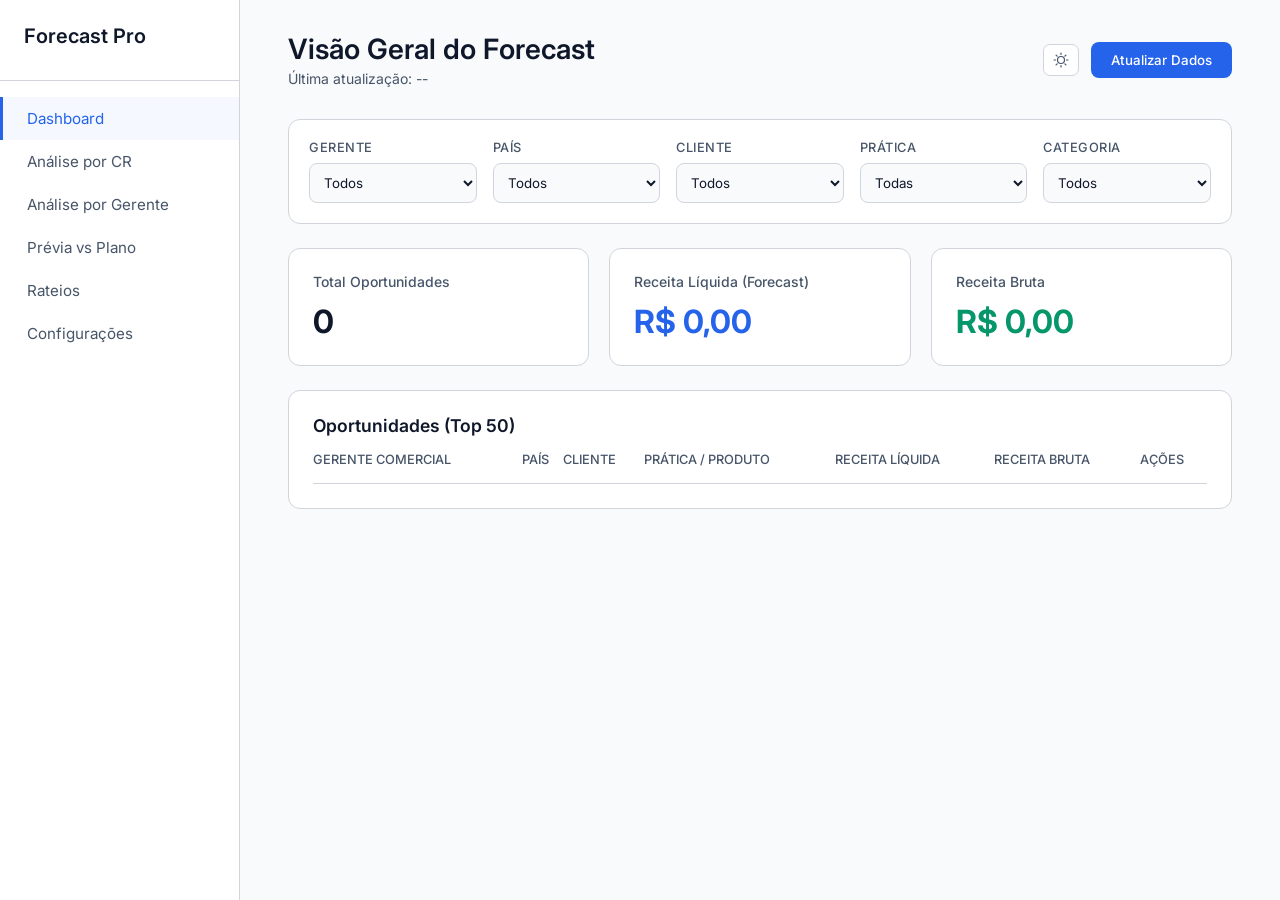
==== frontend/index.html @ 9dd6e4aa "Initial commit" ====
<!DOCTYPE html>
<html lang="pt-BR" data-theme="light-executive">
<head>
    <meta charset="UTF-8">
    <meta name="viewport" content="width=device-width, initial-scale=1.0">
    <title>Forecast App</title>
    <link rel="stylesheet" href="css/styles.css">
    <link href="https://fonts.googleapis.com/css2?family=Inter:wght@400;500;600;700&display=swap" rel="stylesheet">
</head>
<body>
    <div class="app-container">
        <!-- Sidebar -->
        <aside class="sidebar">
            <div class="logo">
                <h2>Forecast Pro</h2>
            </div>
            <nav class="nav-menu">
                <a href="index.html" class="active">Dashboard</a>
                <a href="cr_analysis.html">Análise por CR</a>
                <a href="#">Análise por Gerente</a>
                <a href="#">Prévia vs Plano</a>
                <a href="#">Rateios</a>
                <a href="#">Configurações</a>
            </nav>
        </aside>

        <!-- Main Content -->
        <main class="main-content">
            <header class="header">
                <div>
                    <h1>Visão Geral do Forecast</h1>
                    <p class="subtitle">Última atualização: <span id="last-update">--</span></p>
                </div>
                <div class="header-actions">
                    <div class="theme-switcher">
                        <button class="theme-btn" onclick="toggleThemeMenu()" title="Tema">
                            <svg width="16" height="16" viewBox="0 0 16 16" fill="none">
                              <circle cx="8" cy="8" r="3.5" stroke="currentColor" stroke-width="1.2"/>
                              <path d="M8 1v1.5M8 13.5V15M1 8h1.5M13.5 8H15M3.05 3.05l1.06 1.06M11.89 11.89l1.06 1.06M3.05 12.95l1.06-1.06M11.89 4.11l1.06-1.06" stroke="currentColor" stroke-width="1.2" stroke-linecap="round"/>
                            </svg>
                        </button>
                        <div class="theme-menu" id="theme-menu">
                            <button onclick="setTheme('dark-default')">
                              <span class="theme-dot" style="background:#1A1D27"></span> Padrão
                            </button>
                            <button onclick="setTheme('slate-corporate')">
                              <span class="theme-dot" style="background:#141720"></span> Slate Corporate
                            </button>
                            <button onclick="setTheme('midnight-green')">
                              <span class="theme-dot" style="background:#111815"></span> Midnight Green
                            </button>
                            <button onclick="setTheme('charcoal-brand')">
                              <span class="theme-dot" style="background:#181B1F"></span> Charcoal Brand
                            </button>
                            <button onclick="setTheme('light-executive')">
                              <span class="theme-dot" style="background:#E2E8F0"></span> Light Executive
                            </button>
                        </div>
                    </div>
                    <button class="btn-primary" onclick="atualizarDados()">Atualizar Dados</button>
                </div>
            </header>

            <section class="filters-section">
                <div class="filter-group">
                    <label>Gerente</label>
                    <select id="filter-gerente" onchange="carregarResumo()"><option value="">Todos</option></select>
                </div>
                <div class="filter-group">
                    <label>País</label>
                    <select id="filter-pais" onchange="carregarResumo()"><option value="">Todos</option></select>
                </div>
                <div class="filter-group">
                    <label>Cliente</label>
                    <select id="filter-cliente" onchange="carregarResumo()"><option value="">Todos</option></select>
                </div>
                <div class="filter-group">
                    <label>Prática</label>
                    <select id="filter-pratica" onchange="carregarResumo()"><option value="">Todas</option></select>
                </div>
                <div class="filter-group">
                    <label>Categoria</label>
                    <select id="filter-produto" onchange="carregarResumo()"><option value="">Todos</option></select>
                </div>
            </section>

            <section class="kpi-grid">
                <div class="kpi-card">
                    <h3>Total Oportunidades</h3>
                    <p class="kpi-value" id="kpi-total-opp">0</p>
                </div>
                <div class="kpi-card">
                    <h3>Receita Líquida (Forecast)</h3>
                    <p class="kpi-value text-blue" id="kpi-rl-forecast">R$ 0,00</p>
                </div>
                <div class="kpi-card">
                    <h3>Receita Bruta</h3>
                    <p class="kpi-value text-green" id="kpi-rb-total">R$ 0,00</p>
                </div>
            </section>

            <section class="table-section">
                <div class="table-header">
                    <h3>Oportunidades (Top 50)</h3>
                </div>
                <div class="table-responsive">
                    <table id="opp-table">
                        <thead>
                            <tr>
                                <th>Gerente Comercial</th>
                                <th>País</th>
                                <th>Cliente</th>
                                <th>Prática / Produto</th>
                                <th>Receita Líquida</th>
                                <th>Receita Bruta</th>
                                <th>Ações</th>
                            </tr>
                        </thead>
                        <tbody id="opp-body">
                            <!-- JS preenche as linhas aqui -->
                        </tbody>
                    </table>
                </div>
            </section>
        </main>
    </div>

    <!-- Scripts -->
    <script src="js/app.js"></script>
</body>
</html>
---- frontend/css/styles.css ----
/* styles.css */
[data-theme="dark-default"] {
    --bg-dark: #0F1117;
    --bg-card: #1A1D27;
    --border-color: #2A2D3E;
    --border-subtle: rgba(42, 45, 62, 0.55);
    --border-radius: 12px;
    --border-radius-sm: 10px;
    --bg-hover: #161A26;
    --text-primary: #E2E8F0;
    --text-secondary: #94A3B8;
    --text-muted: #64748B;
    
    --accent-blue: #3B82F6;
    --accent-green: #10B981;
    --accent-yellow: #F59E0B;
    --accent-amber: #F59E0B;
    --accent-red: #EF4444;
}

[data-theme="light-executive"] {
    --bg-dark: #F8FAFC;
    --bg-card: #FFFFFF;
    --border-color: #D1D5DB;
    --border-subtle: rgba(148, 163, 184, 0.25);
    --border-radius: 12px;
    --border-radius-sm: 10px;
    --bg-hover: #F1F5F9;
    --text-primary: #0F172A;
    --text-secondary: #475569;
    --text-muted: #64748B;

    --accent-blue: #2563EB;
    --accent-green: #059669;
    --accent-yellow: #D97706;
    --accent-amber: #F59E0B;
    --accent-red: #DC2626;
}

[data-theme="slate-corporate"] {
  --bg-dark: #0E1016;
  --bg-card: #141720;
  --bg-hover: #1A1E2B;
  --border-color: #1F2333;
  --border-subtle: #272C3D;
  --text-primary: #F1F5F9;
  --text-secondary: #8892A4;
  --text-muted: #4E5768;
  --accent-blue: #F1F5F9;
  --accent-green: #22C55E;
  --accent-red: #EF4444;
  --accent-amber: #F59E0B;
}

[data-theme="midnight-green"] {
  --bg-dark: #0B0F0E;
  --bg-card: #111815;
  --bg-hover: #162120;
  --border-color: #1A2420;
  --border-subtle: #213530;
  --text-primary: #E8F0EC;
  --text-secondary: #7A9488;
  --text-muted: #445E56;
  --accent-blue: #4ADE80;
  --accent-green: #16A34A;
  --accent-red: #BE185D;
  --accent-amber: #CA8A04;
}

[data-theme="charcoal-brand"] {
  --bg-dark: #111214;
  --bg-card: #181B1F;
  --bg-hover: #1E2228;
  --border-color: #252830;
  --border-subtle: #2C3038;
  --text-primary: #F8FAFC;
  --text-secondary: #94A3B8;
  --text-muted: #475569;
  --accent-blue: #F8FAFC;
  --accent-green: #15803D;
  --accent-red: #9D174D;
  --accent-amber: #B45309;
}

* {
    margin: 0;
    padding: 0;
    box-sizing: border-box;
    font-family: 'Inter', sans-serif;
}

body {
    background-color: var(--bg-dark);
    color: var(--text-primary);
    overflow-x: hidden;
}

.app-container {
    display: flex;
    min-height: 100vh;
}

.sidebar {
    width: 240px;
    background-color: var(--bg-card);
    border-right: 1px solid var(--border-color);
    padding: 24px 0;
    position: fixed;
    height: 100vh;
}

.logo {
    padding: 0 24px 32px;
    border-bottom: 1px solid var(--border-color);
    margin-bottom: 16px;
}

.logo h2 {
    font-size: 1.25rem;
    color: var(--text-primary);
    font-weight: 600;
}

.nav-menu {
    display: flex;
    flex-direction: column;
}

.nav-menu a {
    text-decoration: none;
    color: var(--text-secondary);
    padding: 12px 24px;
    font-size: 0.95rem;
    transition: all 0.2s;
    border-left: 3px solid transparent;
}

.nav-menu a:hover, .nav-menu a.active {
    color: var(--accent-blue);
    background-color: rgba(59, 130, 246, 0.05);
    border-left-color: var(--accent-blue);
}

.main-content {
    flex: 1;
    margin-left: 240px;
    padding: 32px 48px;
}

.header {
    display: flex;
    justify-content: space-between;
    align-items: center;
    gap: 16px;
    margin-bottom: 32px;
}

.header-actions {
    display: flex;
    align-items: center;
    gap: 12px;
}

.theme-switcher {
  position: relative;
}

.theme-btn {
  background: var(--bg-card);
  border: 1px solid var(--border-color);
  border-radius: 7px;
  padding: 7px 9px;
  color: var(--text-secondary);
  cursor: pointer;
  display: flex;
  align-items: center;
}

.theme-btn:hover {
  border-color: var(--border-subtle);
  color: var(--text-primary);
}

.theme-menu {
  display: none;
  position: absolute;
  right: 0;
  top: calc(100% + 6px);
  background: var(--bg-card);
  border: 1px solid var(--border-color);
  border-radius: 10px;
  padding: 6px;
  min-width: 180px;
  z-index: 100;
}

.theme-menu.open {
  display: block;
}

.theme-menu button {
  display: flex;
  align-items: center;
  gap: 10px;
  width: 100%;
  padding: 8px 10px;
  background: none;
  border: none;
  border-radius: 6px;
  color: var(--text-secondary);
  font-size: 13px;
  cursor: pointer;
  text-align: left;
}

.theme-menu button:hover {
  background: var(--bg-hover);
  color: var(--text-primary);
}

.theme-menu button.active {
  color: var(--text-primary);
  font-weight: 500;
}

.theme-menu button.active::after {
  content: '✓';
  margin-left: auto;
  color: var(--accent-green);
  font-size: 12px;
}

.theme-dot {
  width: 12px;
  height: 12px;
  border-radius: 50%;
  border: 1px solid var(--border-color);
  flex-shrink: 0;
}

.header h1 {
    font-size: 1.75rem;
    font-weight: 600;
    margin-bottom: 4px;
}

.subtitle {
    color: var(--text-secondary);
    font-size: 0.875rem;
}

.btn-primary {
    background-color: var(--accent-blue);
    color: white;
    border: none;
    padding: 10px 20px;
    border-radius: 8px;
    font-weight: 500;
    cursor: pointer;
    transition: background-color 0.2s;
}

.btn-primary:hover {
    background-color: #2563EB;
}

/* Filters */
.filters-section {
    display: flex;
    gap: 16px;
    background-color: var(--bg-card);
    padding: 20px;
    border-radius: 12px;
    border: 1px solid var(--border-color);
    margin-bottom: 24px;
}

.filter-group {
    display: flex;
    flex-direction: column;
    gap: 8px;
    flex: 1;
}

.filter-group label {
    font-size: 0.8rem;
    color: var(--text-secondary);
    font-weight: 500;
    text-transform: uppercase;
    letter-spacing: 0.5px;
}

.filter-group select {
    background-color: var(--bg-dark);
    color: var(--text-primary);
    border: 1px solid var(--border-color);
    padding: 10px;
    border-radius: 8px;
    outline: none;
    cursor: pointer;
}

.filter-group select:focus {
    border-color: var(--accent-blue);
}

/* KPIs */
.kpi-grid {
    display: grid;
    grid-template-columns: repeat(3, 1fr);
    gap: 20px;
    margin-bottom: 24px;
}

.kpi-card {
    background-color: var(--bg-card);
    border: 1px solid var(--border-color);
    border-radius: 12px;
    padding: 24px;
}

.kpi-card h3 {
    font-size: 0.875rem;
    color: var(--text-secondary);
    font-weight: 500;
    margin-bottom: 12px;
}

.kpi-value {
    font-size: 2rem;
    font-weight: 700;
}

.text-blue { color: var(--accent-blue); }
.text-green { color: var(--accent-green); }

/* Table */
.table-section {
    background-color: var(--bg-card);
    border: 1px solid var(--border-color);
    border-radius: 12px;
    padding: 24px;
}

.table-header {
    margin-bottom: 16px;
}

.table-header h3 {
    font-size: 1.1rem;
    font-weight: 600;
}

.table-responsive {
    overflow-x: auto;
}

table {
    width: 100%;
    border-collapse: collapse;
    text-align: left;
}

table th {
    color: var(--text-secondary);
    font-weight: 500;
    font-size: 0.8rem;
    text-transform: uppercase;
    padding-bottom: 16px;
    border-bottom: 1px solid var(--border-color);
}

table td {
    padding: 16px 0;
    font-size: 0.9rem;
    border-bottom: 1px solid rgba(42, 45, 62, 0.5);
}

table tr:last-child td {
    border-bottom: none;
}

.btn-sm {
    background-color: transparent;
    color: var(--accent-blue);
    border: 1px solid var(--accent-blue);
    padding: 6px 12px;
    border-radius: 6px;
    cursor: pointer;
    font-size: 0.8rem;
}

.btn-sm:hover {
    background-color: rgba(59, 130, 246, 0.1);
}
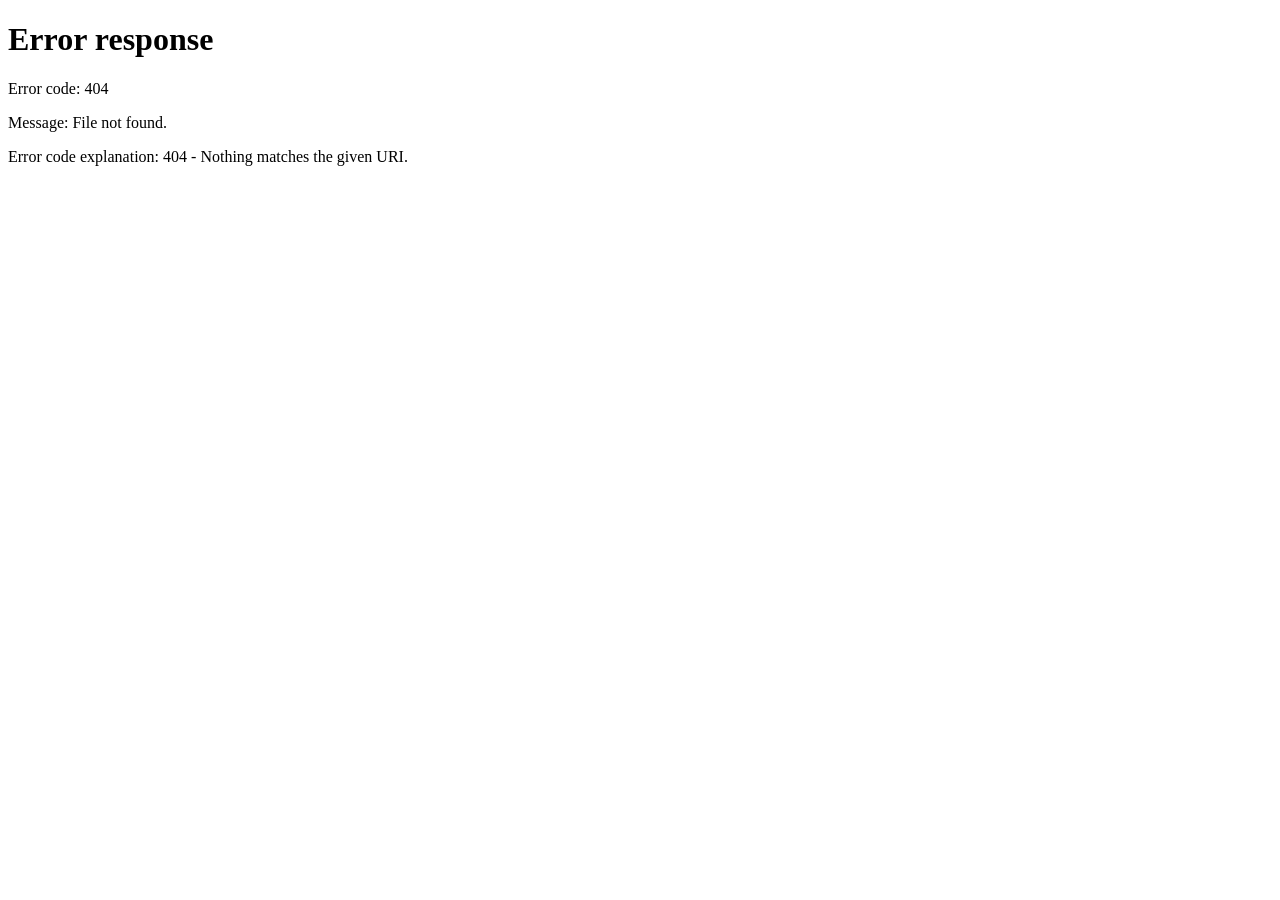
==== commit b04f8b92: "Refactor project structure, add backend API wrapper, update ETL paths, and document architecture/ETL" ====
--- a/frontend/index.html
+++ b/frontend/index.html
@@ -1,131 +1,11 @@
 <!DOCTYPE html>
-<html lang="pt-BR" data-theme="light-executive">
+<html lang="pt-BR">
 <head>
     <meta charset="UTF-8">
-    <meta name="viewport" content="width=device-width, initial-scale=1.0">
-    <title>Forecast App</title>
-    <link rel="stylesheet" href="css/styles.css">
-    <link href="https://fonts.googleapis.com/css2?family=Inter:wght@400;500;600;700&display=swap" rel="stylesheet">
+    <meta http-equiv="refresh" content="0; url=/pages/index.html">
+    <title>Forecast Pro</title>
 </head>
 <body>
-    <div class="app-container">
-        <!-- Sidebar -->
-        <aside class="sidebar">
-            <div class="logo">
-                <h2>Forecast Pro</h2>
-            </div>
-            <nav class="nav-menu">
-                <a href="index.html" class="active">Dashboard</a>
-                <a href="cr_analysis.html">Análise por CR</a>
-                <a href="#">Análise por Gerente</a>
-                <a href="#">Prévia vs Plano</a>
-                <a href="#">Rateios</a>
-                <a href="#">Configurações</a>
-            </nav>
-        </aside>
-
-        <!-- Main Content -->
-        <main class="main-content">
-            <header class="header">
-                <div>
-                    <h1>Visão Geral do Forecast</h1>
-                    <p class="subtitle">Última atualização: <span id="last-update">--</span></p>
-                </div>
-                <div class="header-actions">
-                    <div class="theme-switcher">
-                        <button class="theme-btn" onclick="toggleThemeMenu()" title="Tema">
-                            <svg width="16" height="16" viewBox="0 0 16 16" fill="none">
-                              <circle cx="8" cy="8" r="3.5" stroke="currentColor" stroke-width="1.2"/>
-                              <path d="M8 1v1.5M8 13.5V15M1 8h1.5M13.5 8H15M3.05 3.05l1.06 1.06M11.89 11.89l1.06 1.06M3.05 12.95l1.06-1.06M11.89 4.11l1.06-1.06" stroke="currentColor" stroke-width="1.2" stroke-linecap="round"/>
-                            </svg>
-                        </button>
-                        <div class="theme-menu" id="theme-menu">
-                            <button onclick="setTheme('dark-default')">
-                              <span class="theme-dot" style="background:#1A1D27"></span> Padrão
-                            </button>
-                            <button onclick="setTheme('slate-corporate')">
-                              <span class="theme-dot" style="background:#141720"></span> Slate Corporate
-                            </button>
-                            <button onclick="setTheme('midnight-green')">
-                              <span class="theme-dot" style="background:#111815"></span> Midnight Green
-                            </button>
-                            <button onclick="setTheme('charcoal-brand')">
-                              <span class="theme-dot" style="background:#181B1F"></span> Charcoal Brand
-                            </button>
-                            <button onclick="setTheme('light-executive')">
-                              <span class="theme-dot" style="background:#E2E8F0"></span> Light Executive
-                            </button>
-                        </div>
-                    </div>
-                    <button class="btn-primary" onclick="atualizarDados()">Atualizar Dados</button>
-                </div>
-            </header>
-
-            <section class="filters-section">
-                <div class="filter-group">
-                    <label>Gerente</label>
-                    <select id="filter-gerente" onchange="carregarResumo()"><option value="">Todos</option></select>
-                </div>
-                <div class="filter-group">
-                    <label>País</label>
-                    <select id="filter-pais" onchange="carregarResumo()"><option value="">Todos</option></select>
-                </div>
-                <div class="filter-group">
-                    <label>Cliente</label>
-                    <select id="filter-cliente" onchange="carregarResumo()"><option value="">Todos</option></select>
-                </div>
-                <div class="filter-group">
-                    <label>Prática</label>
-                    <select id="filter-pratica" onchange="carregarResumo()"><option value="">Todas</option></select>
-                </div>
-                <div class="filter-group">
-                    <label>Categoria</label>
-                    <select id="filter-produto" onchange="carregarResumo()"><option value="">Todos</option></select>
-                </div>
-            </section>
-
-            <section class="kpi-grid">
-                <div class="kpi-card">
-                    <h3>Total Oportunidades</h3>
-                    <p class="kpi-value" id="kpi-total-opp">0</p>
-                </div>
-                <div class="kpi-card">
-                    <h3>Receita Líquida (Forecast)</h3>
-                    <p class="kpi-value text-blue" id="kpi-rl-forecast">R$ 0,00</p>
-                </div>
-                <div class="kpi-card">
-                    <h3>Receita Bruta</h3>
-                    <p class="kpi-value text-green" id="kpi-rb-total">R$ 0,00</p>
-                </div>
-            </section>
-
-            <section class="table-section">
-                <div class="table-header">
-                    <h3>Oportunidades (Top 50)</h3>
-                </div>
-                <div class="table-responsive">
-                    <table id="opp-table">
-                        <thead>
-                            <tr>
-                                <th>Gerente Comercial</th>
-                                <th>País</th>
-                                <th>Cliente</th>
-                                <th>Prática / Produto</th>
-                                <th>Receita Líquida</th>
-                                <th>Receita Bruta</th>
-                                <th>Ações</th>
-                            </tr>
-                        </thead>
-                        <tbody id="opp-body">
-                            <!-- JS preenche as linhas aqui -->
-                        </tbody>
-                    </table>
-                </div>
-            </section>
-        </main>
-    </div>
-
-    <!-- Scripts -->
-    <script src="js/app.js"></script>
+    <p>Redirecionando para a aplicação... <a href="/pages/index.html">Clique aqui</a>.</p>
 </body>
-</html>+</html>
